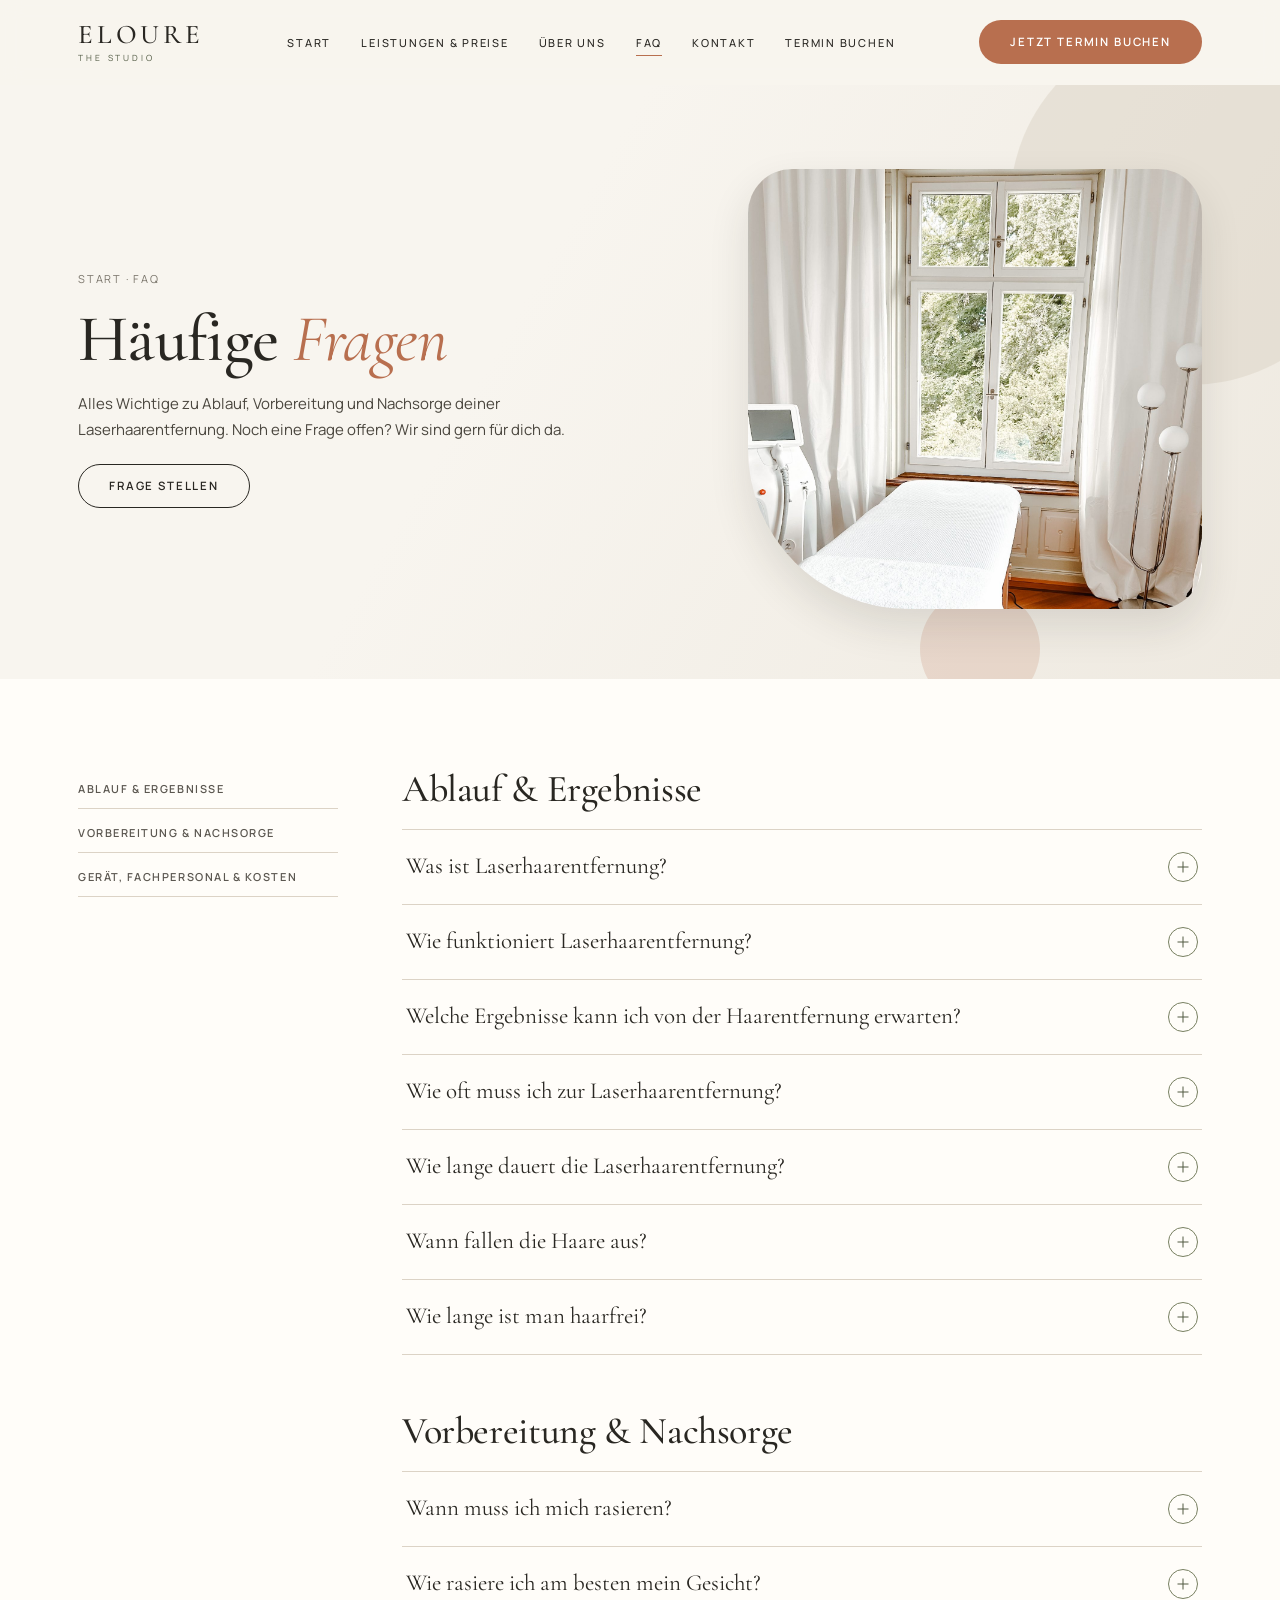
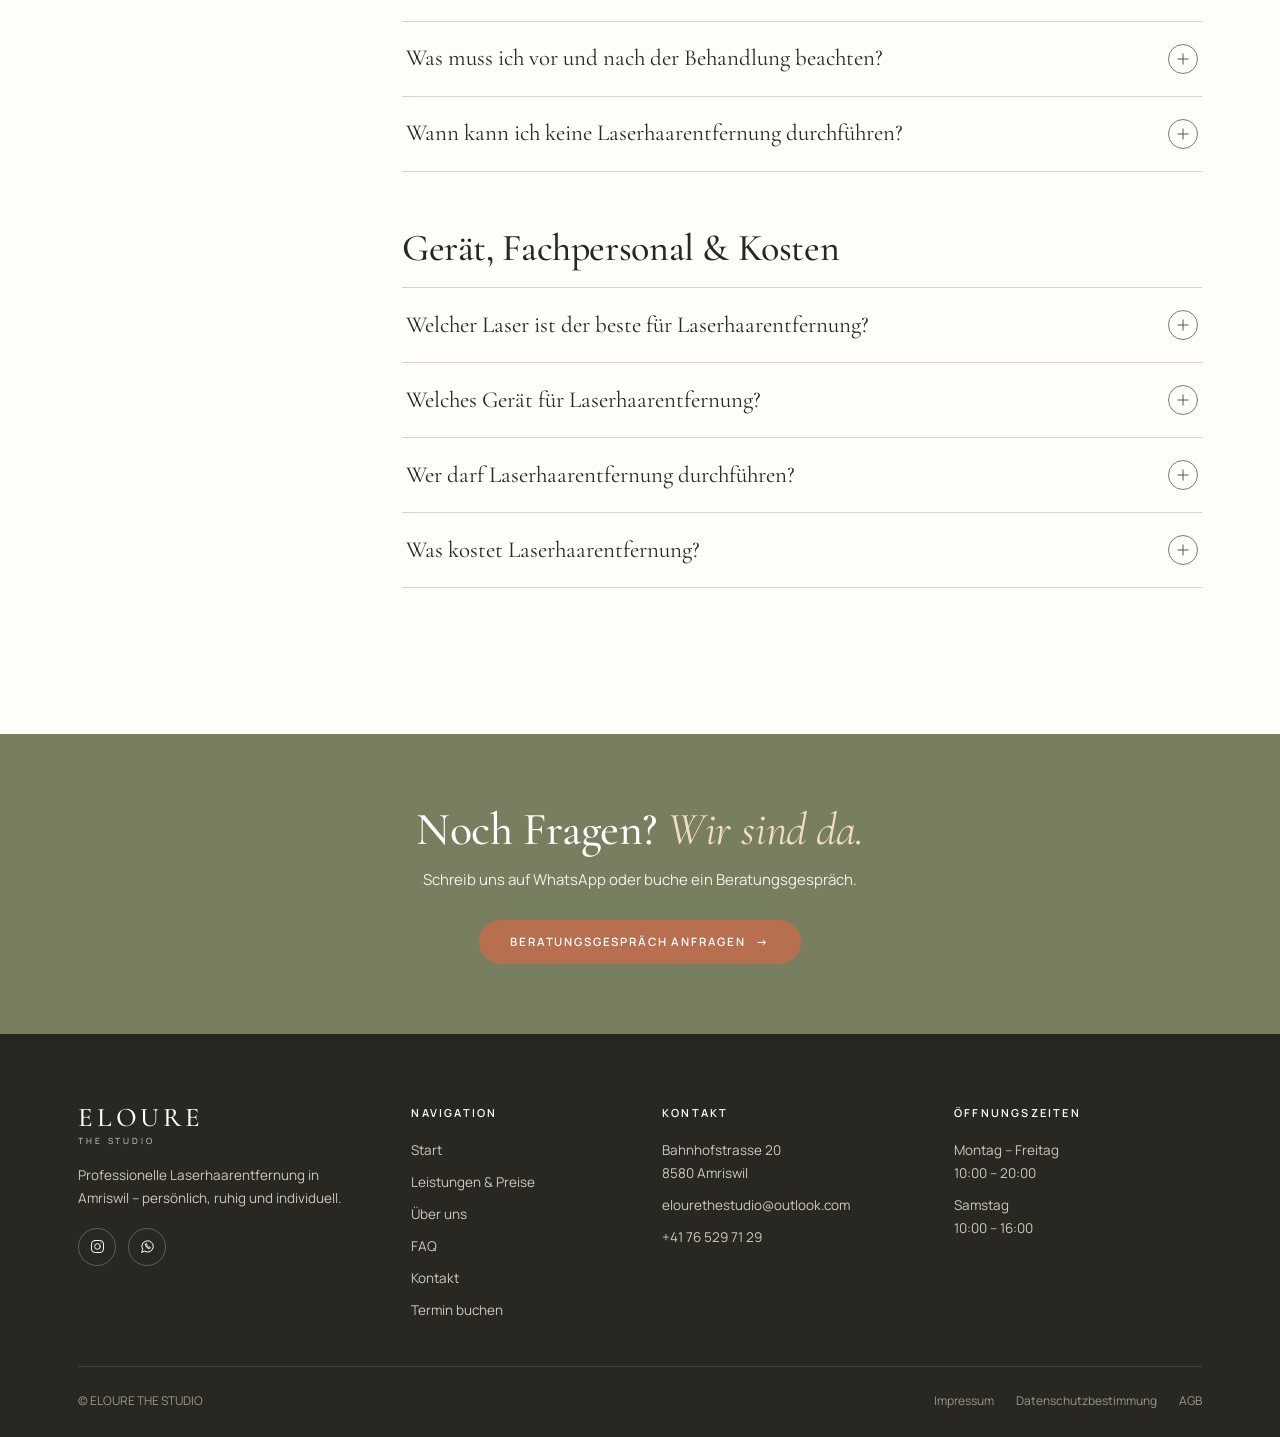
==== faq.html @ f7cd4f9b "Multi-page site: Leistungen, Über uns, FAQ, Kontakt, Termin buchen; local images; booking request fl" ====
<!doctype html>
<html lang="de">
<head>
<meta charset="utf-8">
<meta name="viewport" content="width=device-width, initial-scale=1">
<title>FAQ Laserhaarentfernung | ELOURE THE STUDIO Amriswil</title>
<meta name="description" content="Antworten zu Ablauf, Vorbereitung, Nachsorge und Sitzungen bei der Laserhaarentfernung in Amriswil – häufige Fragen an ELOURE THE STUDIO.">
<link rel="preconnect" href="https://fonts.googleapis.com">
<link rel="preconnect" href="https://fonts.gstatic.com" crossorigin>
<link href="https://fonts.googleapis.com/css2?family=Cormorant+Garamond:ital,wght@0,400;0,500;0,600;1,400;1,500&family=DM+Serif+Display&family=Manrope:wght@400;500;600&display=swap" rel="stylesheet">
<link rel="stylesheet" href="assets/site.css">
<style>
.faqwrap{display:grid;grid-template-columns:260px 1fr;gap:64px;align-items:start}
.toc{position:sticky;top:110px;display:grid;gap:4px}
.toc a{padding:12px 0;border-bottom:1px solid var(--beige);font:600 11px var(--sans);letter-spacing:.14em;text-transform:uppercase;color:#5b5750;transition:color .3s,padding .3s}
.toc a:hover{color:var(--terra);padding-left:6px}
.fgroup{margin-bottom:56px;scroll-margin-top:110px}
.fgroup h2{font-size:clamp(28px,3.2vw,38px);margin-bottom:18px}
details{border-bottom:1px solid var(--beige)}
details:first-of-type{border-top:1px solid var(--beige)}
summary{list-style:none;cursor:pointer;display:flex;justify-content:space-between;align-items:center;gap:20px;padding:22px 4px;font-family:var(--serif);font-size:23px;line-height:1.25;transition:color .3s}
summary::-webkit-details-marker{display:none}
summary:hover{color:var(--olive-deep)}
summary .pm{flex:none;width:30px;height:30px;border:1px solid var(--olive);border-radius:50%;position:relative;transition:transform .45s var(--ease),background .3s}
summary .pm::before,summary .pm::after{content:"";position:absolute;left:50%;top:50%;width:11px;height:1px;background:var(--olive-deep);transform:translate(-50%,-50%);transition:.3s}
summary .pm::after{transform:translate(-50%,-50%) rotate(90deg)}
details[open] summary .pm{transform:rotate(180deg);background:var(--olive)}
details[open] summary .pm::before,details[open] summary .pm::after{background:#fff}
details[open] summary .pm::after{transform:translate(-50%,-50%) rotate(0)}
.ans{overflow:hidden}
.ans>div{padding:0 56px 26px 4px;color:#4a463e;font-size:15px}
.ans p+p,.ans ul{margin-top:10px}
.ans ul{padding-left:20px}
@media(max-width:860px){.faqwrap{grid-template-columns:1fr;gap:30px}.toc{position:static;grid-template-columns:1fr 1fr 1fr}.toc a{border:0;padding:6px 0}summary{font-size:20px}.ans>div{padding-right:4px}}
@media(max-width:560px){.toc{grid-template-columns:1fr}}
</style>
</head>
<body data-page="faq">
<div id="site-header"></div>
<main>
<section class="phero has-img">
  <div class="blob"></div><div class="blob b2"></div>
  <div class="wrap">
    <div>
      <div class="crumbs"><a href="index.html">Start</a> · FAQ</div>
      <h1>Häufige <em class="script">Fragen</em></h1>
      <p>Alles Wichtige zu Ablauf, Vorbereitung und Nachsorge deiner Laserhaarentfernung. Noch eine Frage offen? Wir sind gern für dich da.</p>
      <p style="margin-top:22px"><a class="btn btn-ghost" href="kontakt.html">Frage stellen</a></p>
    </div>
    <div class="phero-img photo" data-img="window" role="img" aria-label="Behandlungsliege am Fenster im ELOURE Studio"></div>
  </div>
</section>

<section class="section w">
  <div class="wrap faqwrap">
    <nav class="toc" aria-label="Themen">
      <a href="#ablauf">Ablauf &amp; Ergebnisse</a>
      <a href="#vorbereitung">Vorbereitung &amp; Nachsorge</a>
      <a href="#geraet">Gerät, Fachpersonal &amp; Kosten</a>
    </nav>
    <div>
      <section class="fgroup" id="ablauf"><h2>Ablauf &amp; Ergebnisse</h2>
        <details><summary>Was ist Laserhaarentfernung?<span class="pm"></span></summary><div class="ans"><div><p>Laserhaarentfernung ist ein kosmetisches Verfahren zur Reduktion von Haarwuchs. Zu den Vorteilen zählen eine deutliche Reduktion nach mehreren Sitzungen, die gezielte Anwendung und die kurze Behandlungsdauer.</p></div></div></details>
        <details><summary>Wie funktioniert Laserhaarentfernung?<span class="pm"></span></summary><div class="ans"><div><p>Der Laser zielt auf das Melanin im Haar, das die Energie in Wärme umwandelt. So wird der Haarfollikel geschädigt und das Haarwachstum gehemmt. Die Wirkung ist am grössten, wenn sich das Haar in der Wachstumsphase befindet.</p></div></div></details>
        <details><summary>Welche Ergebnisse kann ich von der Haarentfernung erwarten?<span class="pm"></span></summary><div class="ans"><div><p>Die Ergebnisse hängen von Hauttyp, Haarfarbe, Haarstruktur und Körperregion ab. Eine erste Reduktion ist oft früh sichtbar, aber nicht dauerhaft. Meist sind 8 bis 12 Sitzungen im Abstand von 4 bis 8 Wochen nötig.</p></div></div></details>
        <details><summary>Wie oft muss ich zur Laserhaarentfernung?<span class="pm"></span></summary><div class="ans"><div><p>Die Anzahl der Sitzungen variiert je nach Haarzyklus, Körperregion, Haarfarbe, Hauttyp und Hormonen. Da Haare lange ruhen können, zieht sich die Behandlung oft über bis zu zwei Jahre. Die Abstände können später auf bis zu zwölf Wochen steigen. Gesicht und Achseln brauchen oft mehr Sitzungen.</p></div></div></details>
        <details><summary>Wie lange dauert die Laserhaarentfernung?<span class="pm"></span></summary><div class="ans"><div><p>Kleine Bereiche wie Gesicht, Achseln oder Intimbereich dauern etwa 10 bis 20 Minuten. Grössere Bereiche wie Beine, Rücken oder Brust brauchen 30 bis 60 Minuten. Vor- und Nachbesprechung sind extra einzuplanen. Die genaue Dauer jeder Behandlung findest du unter <a href="leistungen.html" style="text-decoration:underline">Leistungen &amp; Preise</a>.</p></div></div></details>
        <details><summary>Wann fallen die Haare aus?<span class="pm"></span></summary><div class="ans"><div><p>Die Haare fallen nicht sofort aus. Typischerweise lösen sie sich 1 bis 3 Wochen nach der Sitzung. Peeling kann diesen Prozess unterstützen.</p></div></div></details>
        <details><summary>Wie lange ist man haarfrei?<span class="pm"></span></summary><div class="ans"><div><p>Die Dauer ist individuell. Nach Abschluss der empfohlenen Sitzungen bleibt die deutliche Reduktion oft mehrere Monate bis Jahre bestehen.</p></div></div></details>
      </section>

      <section class="fgroup" id="vorbereitung"><h2>Vorbereitung &amp; Nachsorge</h2>
        <details><summary>Wann muss ich mich rasieren?<span class="pm"></span></summary><div class="ans"><div><p>Rasiere dich 24 bis 48 Stunden vor der Behandlung, sodass noch leichte Stoppeln sichtbar sind. Zupfen und Wachsen sind zu vermeiden. Zwischen den Sitzungen darfst du weiterhin rasieren.</p></div></div></details>
        <details><summary>Wie rasiere ich am besten mein Gesicht?<span class="pm"></span></summary><div class="ans"><div><p>Das Schneiden des Haares beeinflusst das Wachstum nicht. Empfohlen wird ein Rasierer mit nur einer Klinge, der das Haar möglichst wenig bewegt – und zwar immer in Wuchsrichtung.</p></div></div></details>
        <details><summary>Was muss ich vor und nach der Behandlung beachten?<span class="pm"></span></summary><div class="ans"><div>
          <p><strong>Vorher:</strong></p>
          <ul><li>Rasieren (siehe oben); vier Wochen nicht wachsen oder zupfen</li><li>Zwei Wochen keine Sonne oder frische Bräune, Selbstbräuner meiden</li><li>Medikamente mit dem Studio abklären</li><li>Aggressive Pflegeprodukte zehn Tage vorher meiden</li><li>Genug trinken</li></ul>
          <p style="margin-top:14px"><strong>Nachher:</strong></p>
          <ul><li>Kühlen und sanft eincremen</li><li>Zwei Wochen direkte Sonne meiden (sonst LSF 50)</li><li>In den ersten zwei Tagen auf Chlor- und Salzwasser sowie starkes Schwitzen verzichten</li></ul></div></div></details>
        <details><summary>Wann kann ich keine Laserhaarentfernung durchführen?<span class="pm"></span></summary><div class="ans"><div><p>Unter anderem in diesen Fällen ist eine Laserhaarentfernung nicht möglich oder nur eingeschränkt:</p>
          <ul><li>Sehr dunkle Haut (hier wird ein Teststreifen gemacht)</li><li>Helles, graues oder rotes Haar</li><li>Aktive Hauterkrankungen</li><li>Bestimmte Medikamente</li><li>Schwangerschaft und Stillzeit</li><li>Sonnengeschädigte oder frisch gebräunte Haut</li></ul>
          <p style="margin-top:10px">Wir klären das gern in einem persönlichen <a href="termin-buchen.html?service=beratung" style="text-decoration:underline">Beratungsgespräch</a> mit dir.</p></div></div></details>
      </section>

      <section class="fgroup" id="geraet"><h2>Gerät, Fachpersonal &amp; Kosten</h2>
        <details><summary>Welcher Laser ist der beste für Laserhaarentfernung?<span class="pm"></span></summary><div class="ans"><div><p>Der beste Laser hängt vom Hauttyp, der Haarfarbe und den persönlichen Bedürfnissen ab. Der Diodenlaser gilt als vielseitig und auch für dunklere Haut geeignet.</p></div></div></details>
        <details><summary>Welches Gerät für Laserhaarentfernung?<span class="pm"></span></summary><div class="ans"><div><p>Ein Laser arbeitet mit einer bestimmten Wellenlänge und ist meist schneller und gezielter. IPL nutzt ein breites Lichtspektrum, wird oft als weniger schmerzhaft empfunden, ist aber weniger zielgerichtet. Die Wahl hängt von individuellen Faktoren ab.</p></div></div></details>
        <details><summary>Wer darf Laserhaarentfernung durchführen?<span class="pm"></span></summary><div class="ans"><div><p>Nur qualifizierte Fachpersonen sollten die Behandlung durchführen.</p></div></div></details>
        <details><summary>Was kostet Laserhaarentfernung?<span class="pm"></span></summary><div class="ans"><div><p>Die Kosten hängen vom Behandlungsbereich und der Anzahl der Sitzungen ab. Alle Preise in CHF findest du unter <a href="leistungen.html" style="text-decoration:underline">Leistungen &amp; Preise</a>.</p></div></div></details>
      </section>
    </div>
  </div>
</section>

<section class="ctastrip">
  <div class="wrap">
    <h2>Noch Fragen? <em class="script">Wir sind da.</em></h2>
    <p>Schreib uns auf WhatsApp oder buche ein Beratungsgespräch.</p>
    <a class="btn btn-terra" href="termin-buchen.html?service=beratung">Beratungsgespräch anfragen <span class="arr">→</span></a>
  </div>
</section>
</main>
<div id="site-footer"></div>
<script src="assets/site.js"></script>
<script>
/* smooth open/close for <details> */
document.querySelectorAll('details').forEach(d=>{
  const sum=d.querySelector('summary'), ans=d.querySelector('.ans');
  sum.addEventListener('click',e=>{
    e.preventDefault();
    if(matchMedia('(prefers-reduced-motion:reduce)').matches){d.open=!d.open;return}
    if(d.open){
      ans.style.height=ans.offsetHeight+'px';
      requestAnimationFrame(()=>{ans.style.transition='height .4s cubic-bezier(.22,.61,.36,1)';ans.style.height='0px'});
      ans.addEventListener('transitionend',()=>{d.open=false;ans.style.cssText=''},{once:true});
    }else{
      d.open=true;const h=ans.scrollHeight;ans.style.height='0px';
      requestAnimationFrame(()=>{ans.style.transition='height .4s cubic-bezier(.22,.61,.36,1)';ans.style.height=h+'px'});
      ans.addEventListener('transitionend',()=>{ans.style.cssText=''},{once:true});
    }
  });
});
</script>
</body>
</html>
---- assets/site.css ----
:root{
  --ivory:#F8F5EF; --cream:#EEE9E0; --white:#FFFDF9;
  --olive:#777F60; --olive-deep:#525B43; --terra:#B86F4F; --terra-dark:#a35f41;
  --espresso:#292722; --beige:#DCD3C6;
  --serif:'Cormorant Garamond',Georgia,serif; --display:'DM Serif Display',Georgia,serif; --sans:'Manrope',system-ui,sans-serif;
  --shadow:0 10px 30px rgba(41,39,34,.07); --shadow-lg:0 18px 40px rgba(41,39,34,.12);
  --ease:cubic-bezier(.22,.61,.36,1);
}
*{box-sizing:border-box;margin:0;padding:0}
html{scroll-behavior:smooth}
body{background:var(--ivory);color:var(--espresso);font-family:var(--sans);font-size:15px;line-height:1.7;-webkit-font-smoothing:antialiased;overflow-x:hidden}
img{display:block;max-width:100%}
a{color:inherit;text-decoration:none}
.wrap{max-width:1180px;margin:0 auto;padding:0 28px}
.narrow{max-width:820px}
h1,h2,h3{font-family:var(--serif);font-weight:500;line-height:1.1;letter-spacing:-.01em}
h2{font-size:clamp(32px,4vw,46px)}
em.script{font-style:italic;color:var(--terra);font-weight:400}
.eyebrow{font-size:11px;letter-spacing:.22em;text-transform:uppercase;color:var(--olive-deep);font-weight:500}
.center{text-align:center}
.muted{color:#5b5750}
.photo{background-size:cover;background-position:center;background-color:var(--beige)}

/* buttons */
.btn{display:inline-flex;align-items:center;gap:10px;padding:14px 30px;border-radius:999px;font-size:11.5px;font-weight:600;letter-spacing:.16em;text-transform:uppercase;border:1px solid transparent;cursor:pointer;transition:transform .35s var(--ease),background .35s,box-shadow .35s,color .35s;font-family:var(--sans);line-height:1.2}
.btn:hover{transform:translateY(-2px);box-shadow:0 10px 22px rgba(41,39,34,.14)}
.btn[disabled]{opacity:.45;pointer-events:none}
.btn-terra{background:var(--terra);color:#fff}.btn-terra:hover{background:var(--terra-dark)}
.btn-olive{background:var(--olive);color:#fff}.btn-olive:hover{background:var(--olive-deep)}
.btn-ghost{border-color:var(--espresso);color:var(--espresso);background:transparent}.btn-ghost:hover{background:var(--espresso);color:var(--ivory)}
.btn .arr{transition:transform .35s var(--ease)}.btn:hover .arr{transform:translateX(4px)}
.btn-sm{padding:10px 20px;font-size:10.5px}
.link{font-size:11px;letter-spacing:.16em;text-transform:uppercase;font-weight:600;display:inline-flex;gap:8px;align-items:center}
.link span{transition:transform .35s var(--ease)}.link:hover span{transform:translateX(4px)}

/* header */
header.site{position:sticky;top:0;z-index:50;background:rgba(248,245,239,.94);backdrop-filter:blur(10px);border-bottom:1px solid transparent;transition:border-color .3s}
header.site.scrolled{border-color:var(--beige)}
.nav{display:flex;align-items:center;justify-content:space-between;height:84px;gap:24px}
.logo{display:flex;flex-direction:column;line-height:1;font-family:var(--serif)}
.logo b{font-weight:500;font-size:27px;letter-spacing:.14em}
.logo small{font-family:var(--sans);font-size:8.5px;letter-spacing:.34em;margin-top:6px;color:var(--olive-deep)}
nav ul{display:flex;gap:30px;list-style:none}
nav a{font-size:11px;letter-spacing:.16em;text-transform:uppercase;font-weight:500;position:relative;padding:6px 0;white-space:nowrap}
nav a::after{content:"";position:absolute;left:0;bottom:0;height:1px;width:100%;background:var(--terra);transform:scaleX(0);transform-origin:left;transition:transform .4s var(--ease)}
nav a:hover::after,nav a.active::after{transform:scaleX(1)}
.burger{display:none;background:none;border:0;width:40px;height:40px;cursor:pointer}
.burger span{display:block;height:1.5px;background:var(--espresso);margin:7px 8px}

/* page hero (inner pages) */
.phero{background:linear-gradient(120deg,var(--ivory) 40%,var(--cream));padding:84px 0 70px;position:relative;overflow:hidden}
.phero .wrap{position:relative;z-index:2}
.phero h1{font-size:clamp(40px,5.4vw,66px);margin:16px 0 18px;line-height:1.04}
.phero p{max-width:560px;color:#4a463e}
.phero .blob{position:absolute;border-radius:50%;background:var(--beige);opacity:.5;right:-90px;top:-60px;width:360px;height:360px;animation:float 9s ease-in-out infinite}
.phero .blob.b2{width:120px;height:120px;right:240px;top:auto;bottom:-30px;background:var(--terra);opacity:.18;animation-delay:-3s}
.phero.has-img .wrap{display:grid;grid-template-columns:1.15fr .85fr;gap:56px;align-items:center}
.phero-img{aspect-ratio:4/4.4;border-radius:44px 44px 44px 160px;box-shadow:var(--shadow-lg);max-height:440px;width:100%}
@media(max-width:980px){.phero.has-img .wrap{grid-template-columns:1fr;gap:34px}.phero-img{aspect-ratio:4/3;border-radius:34px 34px 34px 90px}}
.crumbs{font-size:11px;letter-spacing:.16em;text-transform:uppercase;color:#7a756b}
.crumbs a:hover{color:var(--terra)}
@keyframes float{50%{transform:translateY(-14px)}}
.section{padding:90px 0}
.section.w{background:var(--white)}.section.c{background:var(--cream)}

/* cta strip */
.ctastrip{background:var(--olive);color:var(--white);padding:70px 0;text-align:center}
.ctastrip h2{margin-bottom:12px}.ctastrip p{max-width:520px;margin:0 auto 28px;opacity:.9}
.ctastrip em.script{color:#F3D9C8}

/* footer */
footer.site{background:var(--espresso);color:#cfc8ba;padding:70px 0 26px;font-size:13.5px}
.fg{display:grid;grid-template-columns:1.4fr 1fr 1.2fr 1.2fr;gap:44px;padding-bottom:44px;border-bottom:1px solid rgba(255,253,249,.12)}
footer.site .logo b{color:var(--white)}footer.site .logo small{color:var(--beige)}
footer.site p{margin-top:18px;max-width:280px;line-height:1.7}
footer.site h4{font-size:11px;letter-spacing:.2em;text-transform:uppercase;color:var(--white);margin-bottom:16px;font-weight:600}
footer.site ul{list-style:none;display:grid;gap:9px}
footer.site a:hover{color:var(--white)}
.soc{display:flex;gap:12px;margin-top:18px}
.soc a{width:38px;height:38px;border:1px solid rgba(255,253,249,.25);border-radius:50%;display:grid;place-items:center;transition:.35s}
.soc a:hover{background:var(--terra);border-color:var(--terra)}
.soc svg{width:17px;height:17px;stroke:#fff;fill:none;stroke-width:1.4;stroke-linecap:round;stroke-linejoin:round}
.fb{display:flex;justify-content:space-between;flex-wrap:wrap;gap:12px;padding-top:24px;font-size:12px;color:#9d968a}
.fb div{display:flex;gap:22px;flex-wrap:wrap}

/* reveal */
.rv{opacity:0;transform:translateY(28px);transition:opacity .9s var(--ease),transform .9s var(--ease)}
.rv.in{opacity:1;transform:none}
.d1{transition-delay:.1s}.d2{transition-delay:.2s}.d3{transition-delay:.3s}

@media(max-width:980px){
  nav{position:absolute;left:0;right:0;top:84px;background:var(--ivory);border-bottom:1px solid var(--beige);max-height:0;overflow:hidden;transition:max-height .5s var(--ease)}
  nav.open{max-height:460px}
  nav ul{flex-direction:column;gap:0;padding:8px 28px 22px}
  nav li a{display:block;padding:14px 0;border-bottom:1px solid var(--cream)}
  .burger{display:block}.nav>.btn{display:none}
  .fg{grid-template-columns:1fr 1fr}
  .phero{padding:60px 0 50px}
}
@media(max-width:560px){
  .wrap{padding:0 20px}
  .section{padding:64px 0}
  .fg{grid-template-columns:1fr}
}
@media(prefers-reduced-motion:reduce){
  *{animation:none!important;transition:none!important}
  .rv{opacity:1!important;transform:none!important}
}
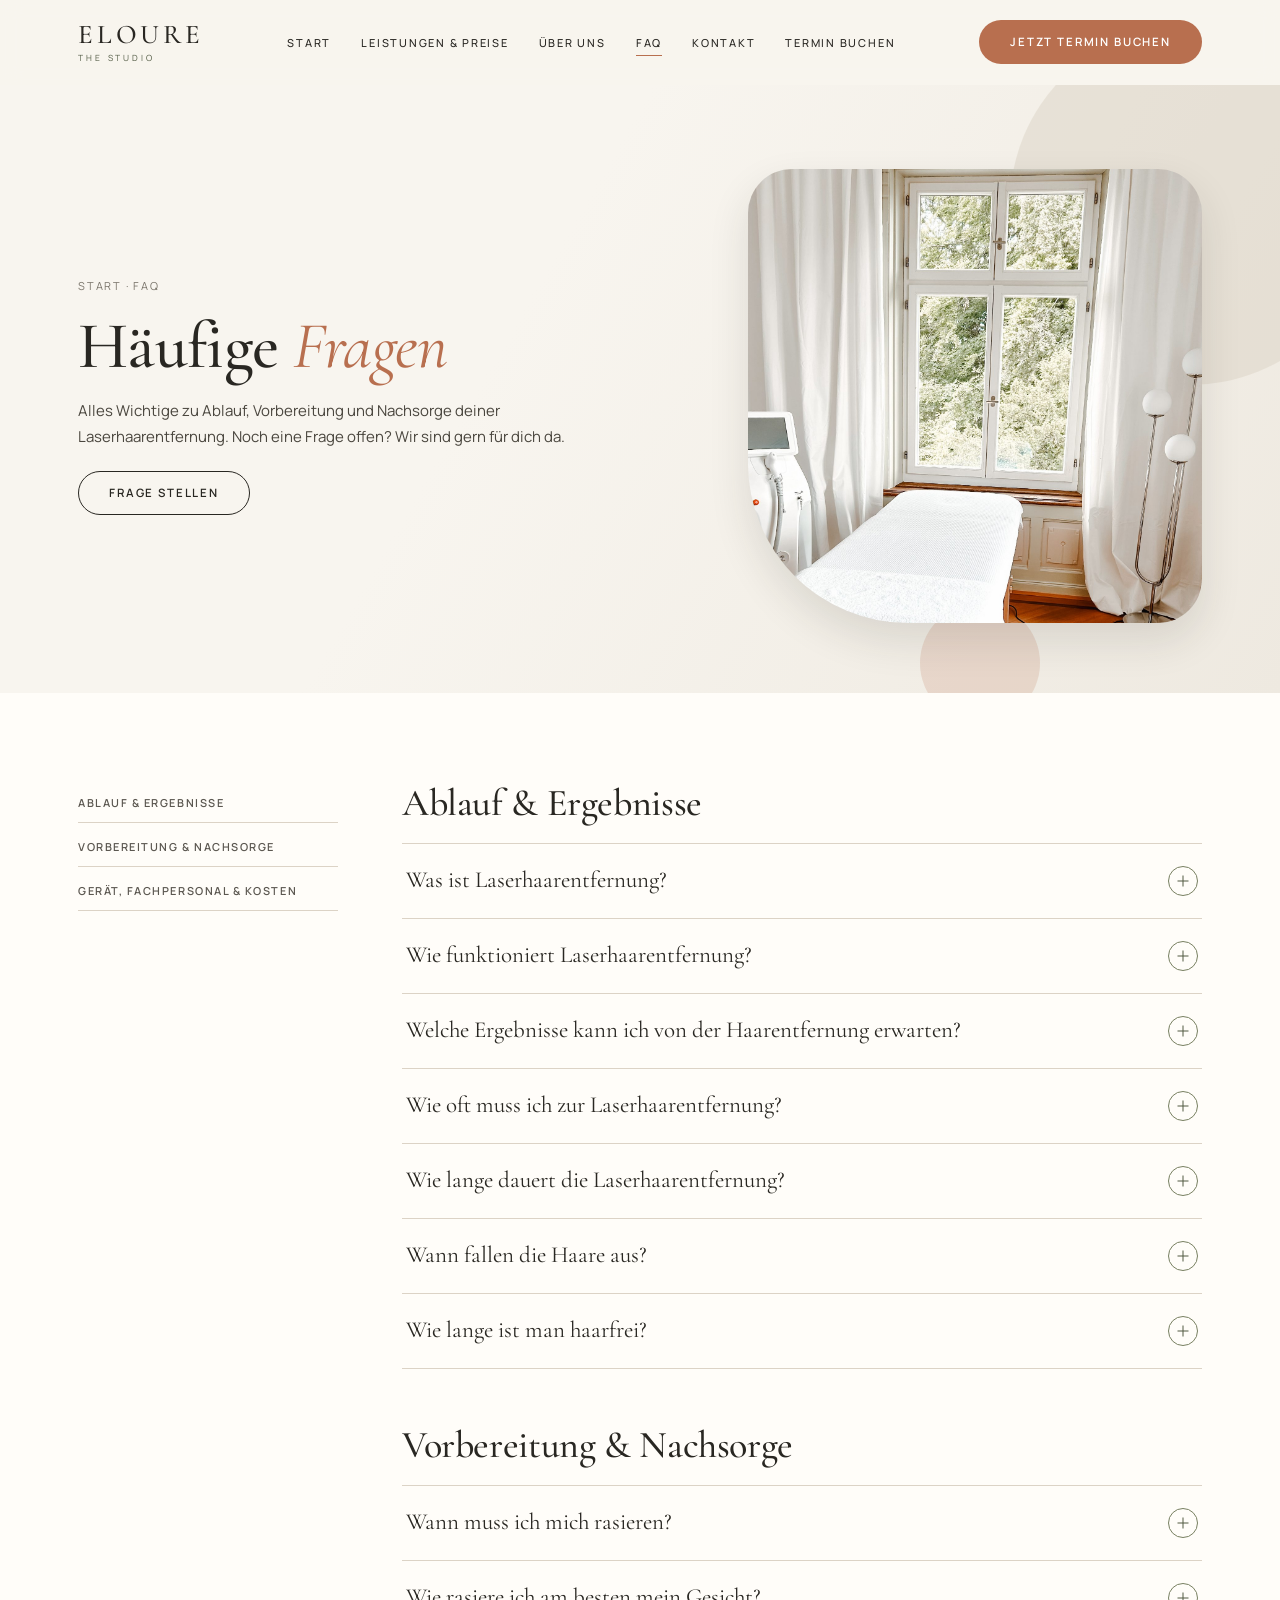
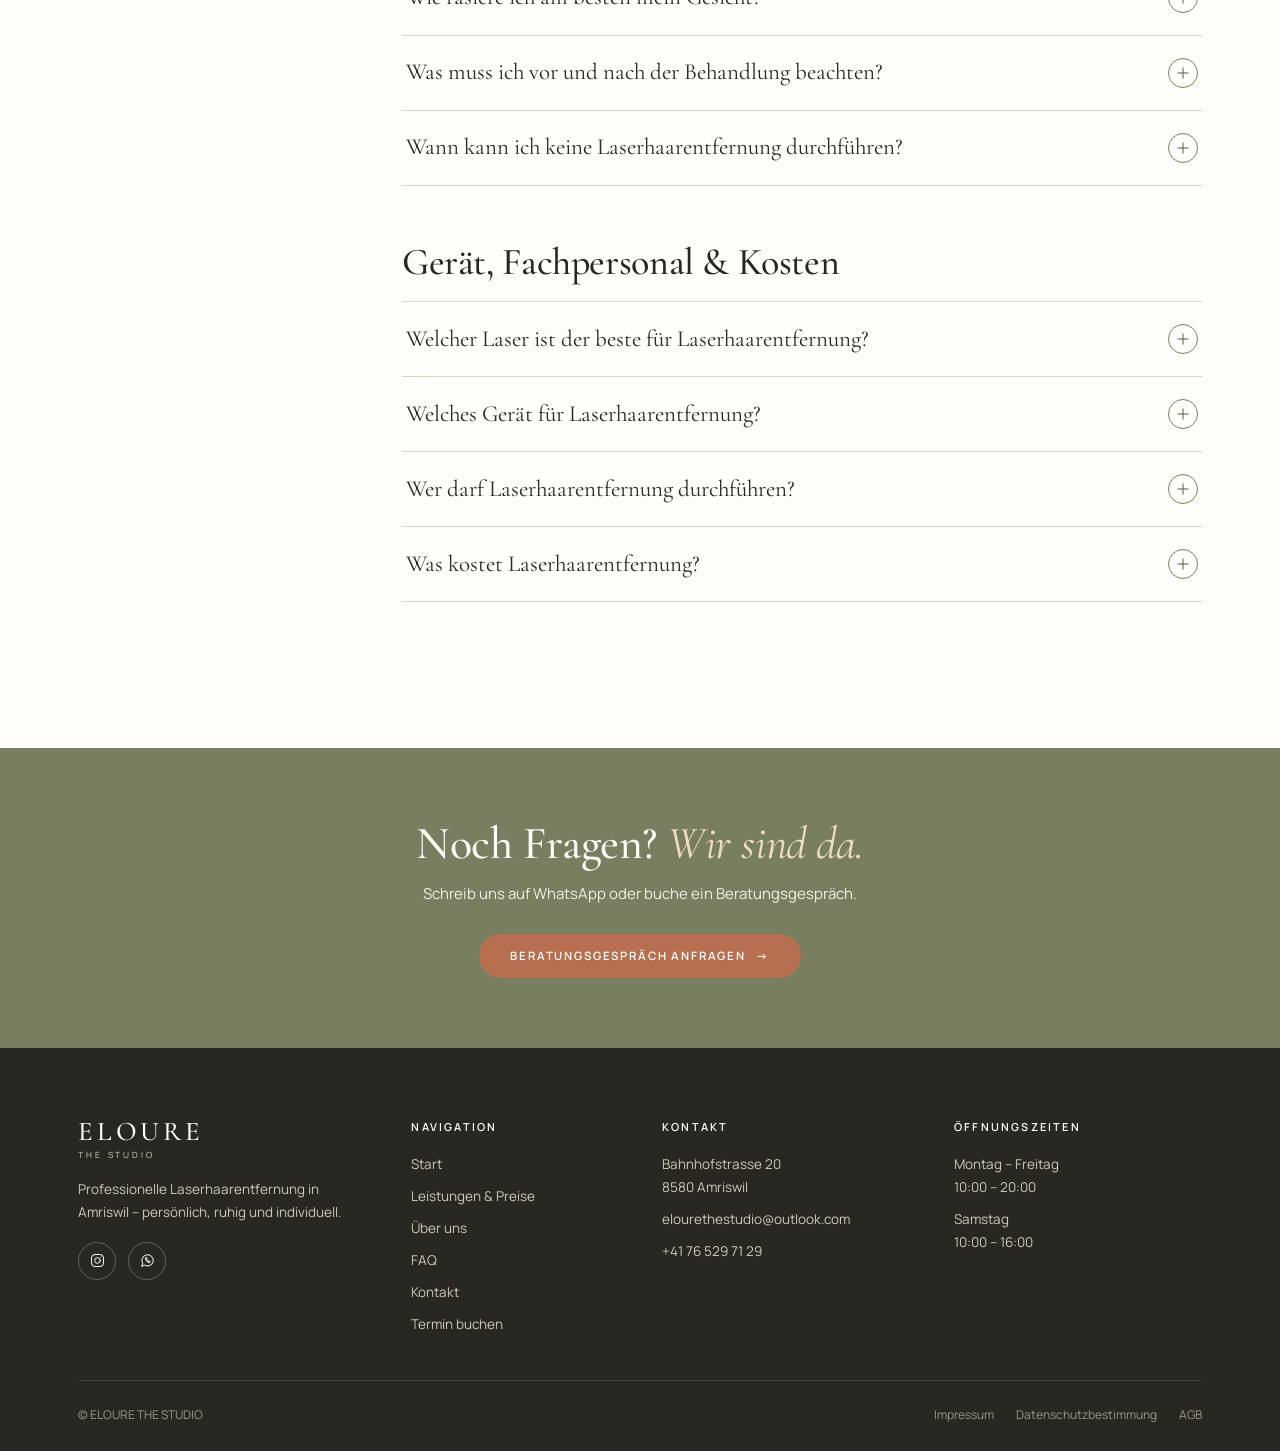
==== commit 5474d712: "Fix image cropping: per-photo focal points and native-ratio frames Co-Authored-By: Claude Sonnet 5.5" ====
--- a/faq.html
+++ b/faq.html
@@ -47,7 +47,7 @@
       <p>Alles Wichtige zu Ablauf, Vorbereitung und Nachsorge deiner Laserhaarentfernung. Noch eine Frage offen? Wir sind gern für dich da.</p>
       <p style="margin-top:22px"><a class="btn btn-ghost" href="kontakt.html">Frage stellen</a></p>
     </div>
-    <div class="phero-img photo" data-img="window" role="img" aria-label="Behandlungsliege am Fenster im ELOURE Studio"></div>
+    <div class="phero-img photo" style="--ar:1/1" data-img="window" role="img" aria-label="Behandlungsliege am Fenster im ELOURE Studio"></div>
   </div>
 </section>
 
--- a/assets/site.css
+++ b/assets/site.css
@@ -55,7 +55,7 @@
 .phero .blob{position:absolute;border-radius:50%;background:var(--beige);opacity:.5;right:-90px;top:-60px;width:360px;height:360px;animation:float 9s ease-in-out infinite}
 .phero .blob.b2{width:120px;height:120px;right:240px;top:auto;bottom:-30px;background:var(--terra);opacity:.18;animation-delay:-3s}
 .phero.has-img .wrap{display:grid;grid-template-columns:1.15fr .85fr;gap:56px;align-items:center}
-.phero-img{aspect-ratio:4/4.4;border-radius:44px 44px 44px 160px;box-shadow:var(--shadow-lg);max-height:440px;width:100%}
+.phero-img{aspect-ratio:var(--ar,4/5);border-radius:44px 44px 44px 160px;box-shadow:var(--shadow-lg);width:100%}
 @media(max-width:980px){.phero.has-img .wrap{grid-template-columns:1fr;gap:34px}.phero-img{aspect-ratio:4/3;border-radius:34px 34px 34px 90px}}
 .crumbs{font-size:11px;letter-spacing:.16em;text-transform:uppercase;color:#7a756b}
 .crumbs a:hover{color:var(--terra)}
